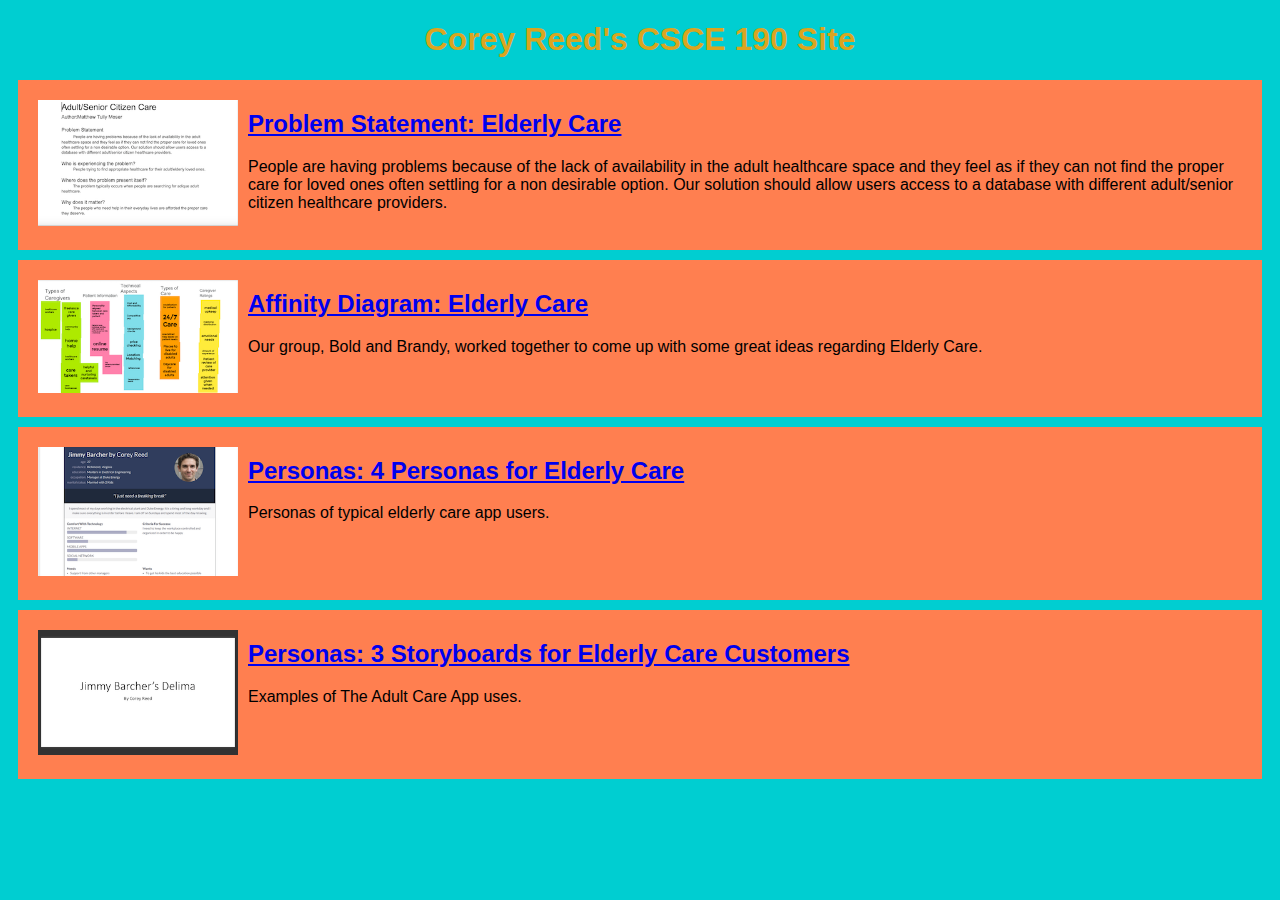
==== index.html @ 0d84b50b "Add files via upload" ====
<!DOCTYPE html>
<html>
    <head>
        <title>CSCE 190: Corey Reed</title>
        <link rel="stylesheet" href="styles.css">
    </head>
    <body>
        <h1>Corey Reed's CSCE 190 Site</h1>
        <!-- problem statement -->
        <section class="assignment">
            <a href="files/Problem Statement.pdf"><img src="Images/Problemstatement.png"></a>
            <section class="ass-details">
                <a href="files/Problem Statement.pdf"><h2>Problem Statement:  Elderly Care</h2></a>
                <p>
                    People are having problems because of the lack of availability in the adult healthcare space and they feel as if they can not find the proper care for loved ones often settling for a non desirable option. Our solution should allow users access to a database with different adult/senior citizen healthcare providers.
                </p>
            </section>
        </section>
        <!-- affinity diagram -->
        <section class="assignment">
            <a href="files/affinitydiagram.pdf"><img src="Images/affinitydiagram.png"></a>
            <section class="ass-details">
                <a href="files/affinitydiagram.pdf"><h2>Affinity Diagram:  Elderly Care</h2></a>
                <p>
                    Our group, Bold and Brandy, worked together to come up with some great ideas regarding Elderly Care.
                </p>
            </section>
        </section>
        <!-- Personas Assignment  -->
        <section class="assignment">
            <a href="files/Personas1-combined.pdf"><img src="Images/Personas.png"></a>
            <section class="ass-details">
                <a href="files/Personas1-combined.pdf"><h2>Personas:  4 Personas for Elderly Care</h2></a>
                <p>
                    Personas of typical elderly care app users.
                </p>
            </section>
        </section>
        <!-- Storyboard Assignment  -->
        <section class="assignment">
            <a href="files/combinepdf.pdf"><img src="Images/Storyboard ss.png"></a>
            <section class="ass-details">
                <a href="files/combinepdf.pdf"><h2>Personas:  3 Storyboards for Elderly Care Customers</h2></a>
                <p>
                    Examples of The Adult Care App uses.
                </p>
            </section>
        </section>
    </body>
</html>
---- styles.css ----
body{
    background:darkturquoise;
    font-family: Arial, Helvetica, sans-serif;
}

.assignment{
    display:flex;
    padding:10px;
    margin: 10px;
    background-color: coral;
}
.assignment img{
    width: 200px;
    padding: 10px;
}

h1{
    color: goldenrod;
    text-align: center;

}
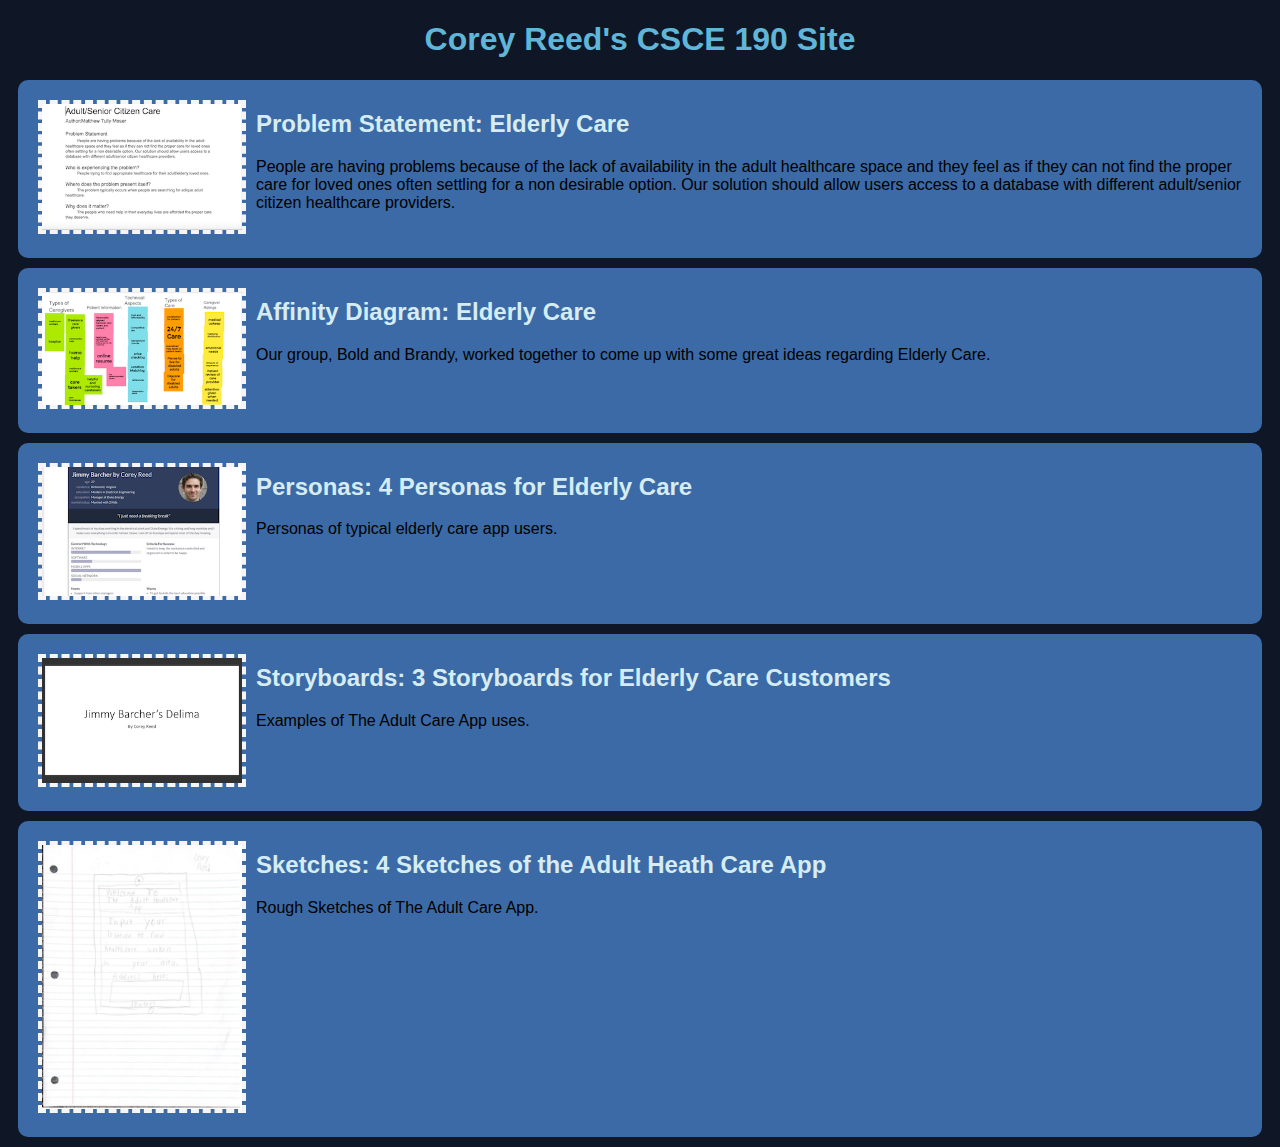
==== commit bb6473a3: "Add files via upload" ====
--- a/index.html
+++ b/index.html
@@ -40,11 +40,21 @@
         <section class="assignment">
             <a href="files/combinepdf.pdf"><img src="Images/Storyboard ss.png"></a>
             <section class="ass-details">
-                <a href="files/combinepdf.pdf"><h2>Personas:  3 Storyboards for Elderly Care Customers</h2></a>
+                <a href="files/combinepdf.pdf"><h2>Storyboards:  3 Storyboards for Elderly Care Customers</h2></a>
                 <p>
                     Examples of The Adult Care App uses.
                 </p>
             </section>
         </section>
+        <!-- Sketches Assignment  -->
+        <section class="assignment">
+            <a href="files/Sketches Bold and Brandy .pdf"><img src="Images/SketchesPicture.png"></a>
+            <section class="ass-details">
+                <a href="files/Sketches Bold and Brandy .pdf"><h2>Sketches: 4 Sketches of the Adult Heath Care App</h2></a>
+                <p>
+                    Rough Sketches of The Adult Care App.
+                </p>
+            </section>
+        </section>
     </body>
 </html>
--- a/styles.css
+++ b/styles.css
@@ -1,5 +1,5 @@
 body{
-    background:darkturquoise;
+    background:#0F1726;
     font-family: Arial, Helvetica, sans-serif;
 }
 
@@ -7,15 +7,30 @@
     display:flex;
     padding:10px;
     margin: 10px;
-    background-color: coral;
+    background-color:#3C6AA6;
+    border-radius: 10px;
 }
 .assignment img{
     width: 200px;
-    padding: 10px;
+    margin: 10px;
+    border: 4px dashed whitesmoke;
+}
+.assignment img:hover{
+    border: 4px dashed #7FFF00;
 }
 
 h1{
-    color: goldenrod;
+    color: #5FB6D9;
     text-align: center;
 
+}
+h1:hover{
+    color: #7FFF00;
+}
+a {
+    text-decoration:none;
+    color:#D5EDF2;
+}
+a :hover{
+    color: #7FFF00;
 }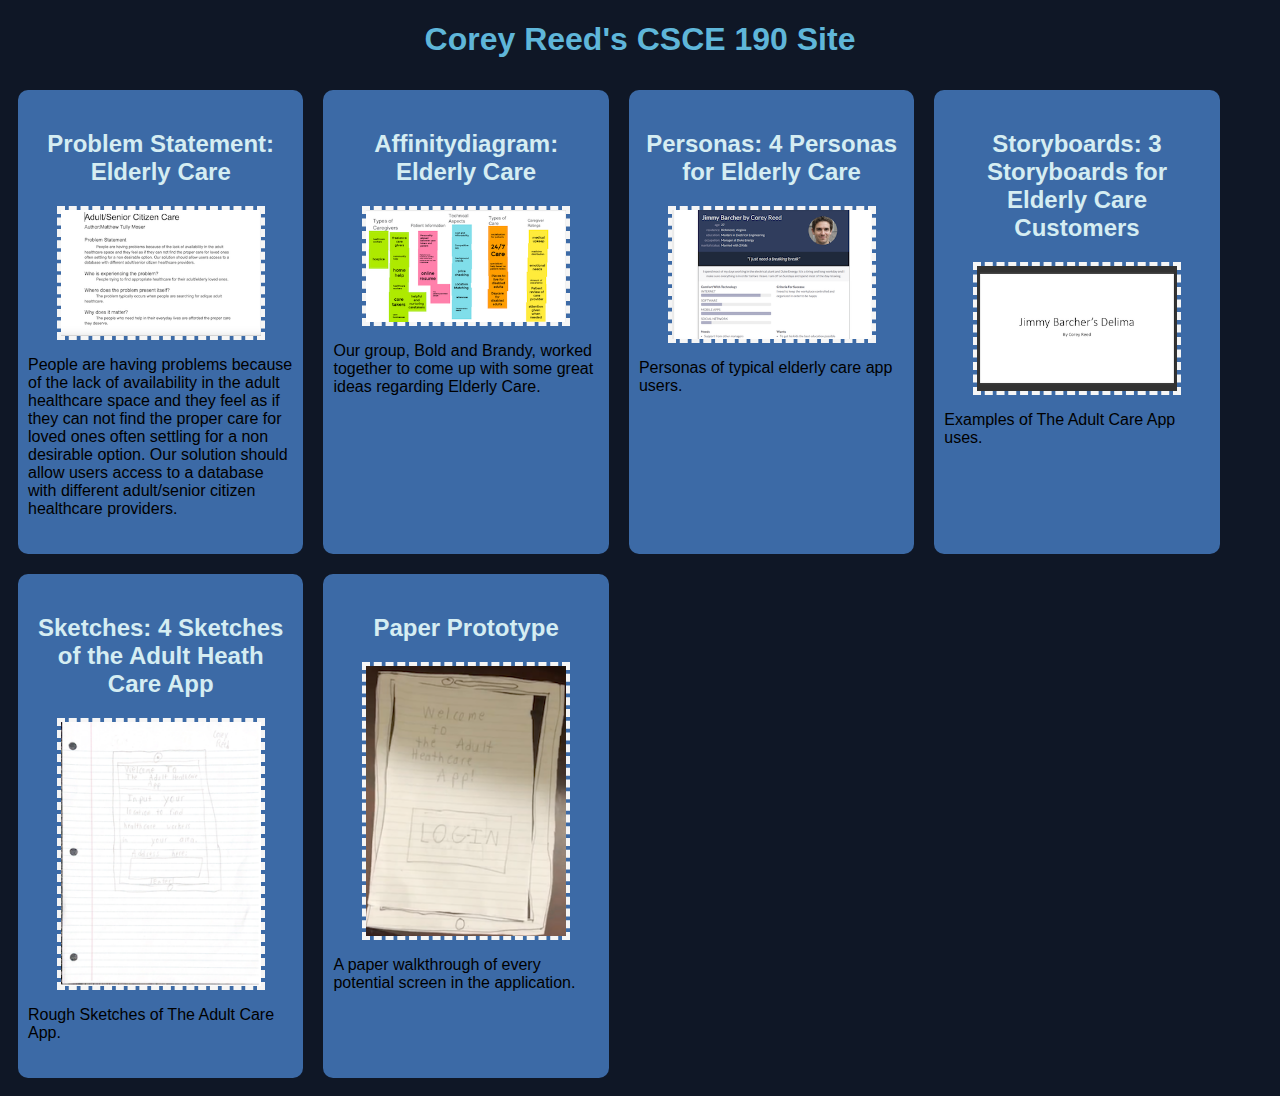
==== commit 72257687: "Add files via upload" ====
--- a/index.html
+++ b/index.html
@@ -6,55 +6,88 @@
     </head>
     <body>
         <h1>Corey Reed's CSCE 190 Site</h1>
-        <!-- problem statement -->
-        <section class="assignment">
-            <a href="files/Problem Statement.pdf"><img src="Images/Problemstatement.png"></a>
-            <section class="ass-details">
-                <a href="files/Problem Statement.pdf"><h2>Problem Statement:  Elderly Care</h2></a>
+
+        <div class = "assignments">
+            <!-- problem statement -->
+            <section class="assignment">
+                <a href="files/Problem Statement.pdf">
+                    <h2>Problem Statement:  Elderly Care</h2>
+                </a>
+                <a href="files/Problem Statement.pdf">
+                    <img src="Images/Problemstatement.png">
+                </a>
                 <p>
                     People are having problems because of the lack of availability in the adult healthcare space and they feel as if they can not find the proper care for loved ones often settling for a non desirable option. Our solution should allow users access to a database with different adult/senior citizen healthcare providers.
                 </p>
             </section>
-        </section>
-        <!-- affinity diagram -->
-        <section class="assignment">
-            <a href="files/affinitydiagram.pdf"><img src="Images/affinitydiagram.png"></a>
-            <section class="ass-details">
-                <a href="files/affinitydiagram.pdf"><h2>Affinity Diagram:  Elderly Care</h2></a>
-                <p>
-                    Our group, Bold and Brandy, worked together to come up with some great ideas regarding Elderly Care.
-                </p>
+            <!-- affinity diagram -->
+            <section class="assignment">
+                <a href = "files/affinitydiagram.pdf">
+                    <h2>
+                        Affinitydiagram: Elderly Care 
+                    </h2>
+                </a>
+                <a href="files/affinitydiagram.pdf">
+                    <img src="Images/affinitydiagram.png">
+                </a>
+                
+                    <p>
+                        Our group, Bold and Brandy, worked together to come up with some great ideas regarding Elderly Care.
+                    </p>
+                    
+                
             </section>
-        </section>
-        <!-- Personas Assignment  -->
-        <section class="assignment">
-            <a href="files/Personas1-combined.pdf"><img src="Images/Personas.png"></a>
-            <section class="ass-details">
-                <a href="files/Personas1-combined.pdf"><h2>Personas:  4 Personas for Elderly Care</h2></a>
+            <!-- Personas Assignment  -->
+            <section class="assignment">
+                <a href="files/Personas1-combined.pdf">
+                    <h2>Personas:  4 Personas for Elderly Care</h2>
+                </a>
+                <a href="files/Personas1-combined.pdf">
+                    <img src="Images/Personas.png">
+                </a>
                 <p>
                     Personas of typical elderly care app users.
                 </p>
+    
             </section>
-        </section>
-        <!-- Storyboard Assignment  -->
-        <section class="assignment">
-            <a href="files/combinepdf.pdf"><img src="Images/Storyboard ss.png"></a>
-            <section class="ass-details">
-                <a href="files/combinepdf.pdf"><h2>Storyboards:  3 Storyboards for Elderly Care Customers</h2></a>
+            <!-- Storyboard Assignment  -->
+            <section class="assignment">
+                <a href="files/combinepdf.pdf">
+                    <h2>
+                        Storyboards:  3 Storyboards for Elderly Care Customers
+                    </h2>
+                </a>
+                <a href="files/combinepdf.pdf">
+                    <img src="Images/Storyboard ss.png">
+                </a>
                 <p>
                     Examples of The Adult Care App uses.
                 </p>
             </section>
-        </section>
-        <!-- Sketches Assignment  -->
-        <section class="assignment">
-            <a href="files/Sketches Bold and Brandy .pdf"><img src="Images/SketchesPicture.png"></a>
-            <section class="ass-details">
-                <a href="files/Sketches Bold and Brandy .pdf"><h2>Sketches: 4 Sketches of the Adult Heath Care App</h2></a>
+            <!-- Sketches Assignment  -->
+            <section class="assignment">
+                <a href="files/Sketches Bold and Brandy .pdf">
+                    <h2>Sketches: 4 Sketches of the Adult Heath Care App</h2>
+                </a>
+                <a href="files/Sketches Bold and Brandy .pdf">
+                    <img src="Images/SketchesPicture.png">
+                </a>
                 <p>
                     Rough Sketches of The Adult Care App.
                 </p>
             </section>
-        </section>
+            <!-- Prototype Assignment  -->
+            <section class="assignment">
+                <a href="https://www.youtube.com/watch?v=R-hKDKYUw58">
+                    <h2>Paper Prototype</h2>
+                </a>
+                <a href="https://www.youtube.com/watch?v=R-hKDKYUw58">
+                    <img src="Images/Paper Protoype.png">
+                </a>
+                <p>
+                    A paper walkthrough of every potential screen in the application.
+                </p>
+            </section>
+        </div>
     </body>
 </html>
--- a/styles.css
+++ b/styles.css
@@ -3,9 +3,14 @@
     font-family: Arial, Helvetica, sans-serif;
 }
 
+.assignments{
+    display:flex;
+    flex-wrap:wrap;
+}
+
 .assignment{
-    display:flex;
-    padding:10px;
+    width:21%;
+    padding:20px 10px;
     margin: 10px;
     background-color:#3C6AA6;
     border-radius: 10px;
@@ -14,6 +19,8 @@
     width: 200px;
     margin: 10px;
     border: 4px dashed whitesmoke;
+    display:block;
+    margin:auto;
 }
 .assignment img:hover{
     border: 4px dashed #7FFF00;
@@ -27,6 +34,9 @@
 h1:hover{
     color: #7FFF00;
 }
+h2{
+    text-align:center;
+}
 a {
     text-decoration:none;
     color:#D5EDF2;
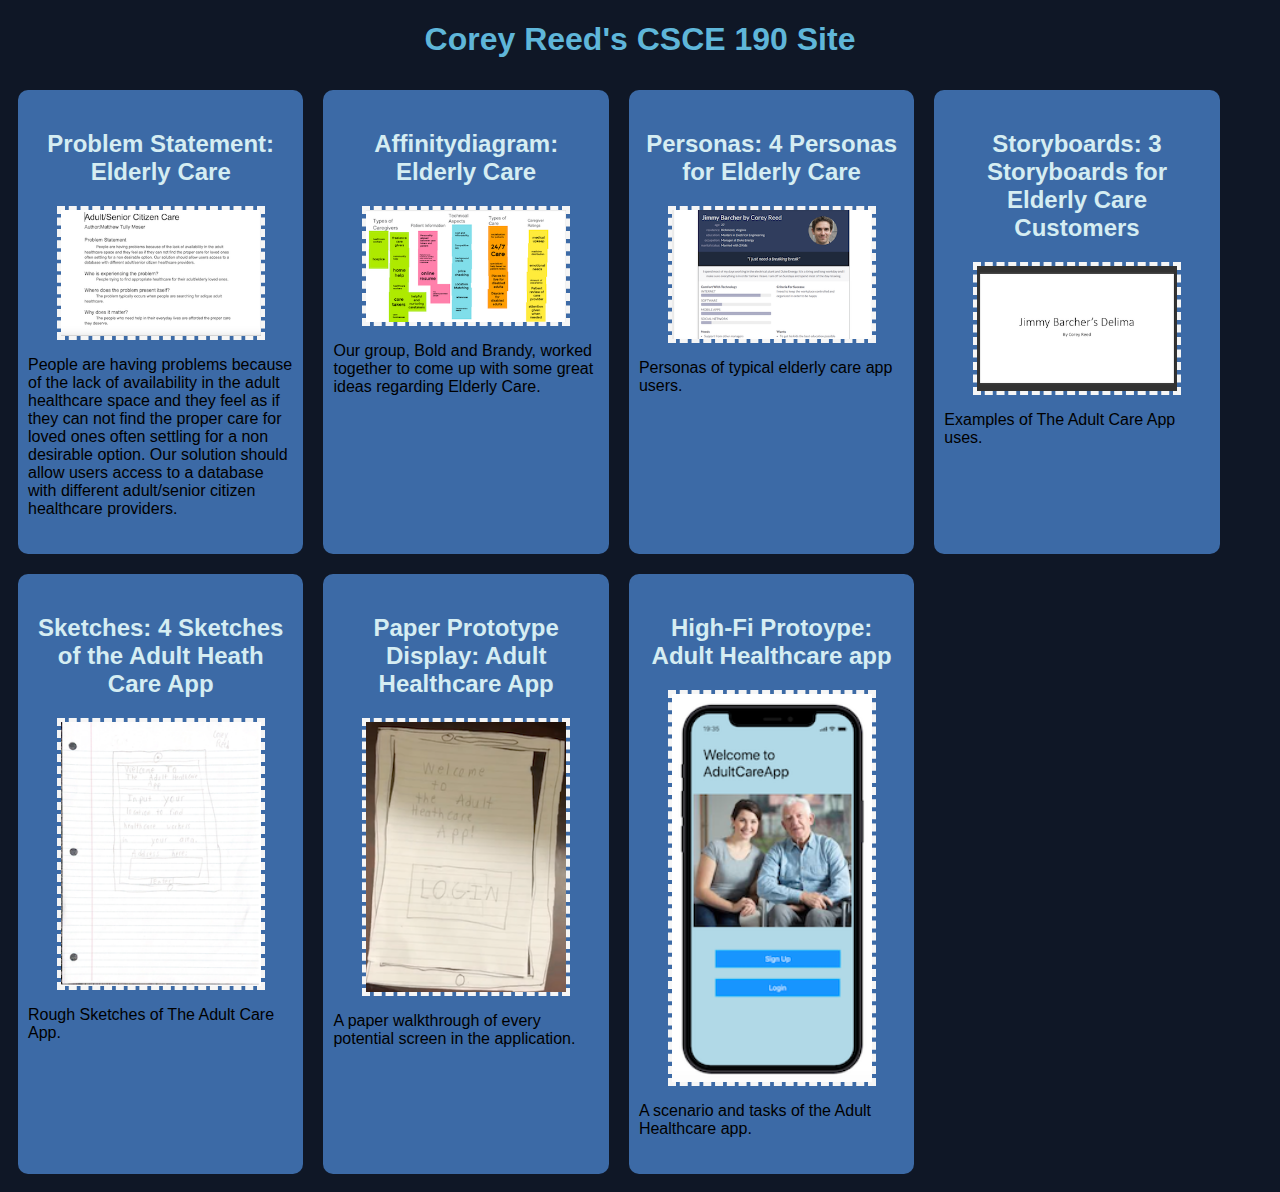
==== commit 29a8ed72: "Add files via upload" ====
--- a/index.html
+++ b/index.html
@@ -79,7 +79,7 @@
             <!-- Prototype Assignment  -->
             <section class="assignment">
                 <a href="https://www.youtube.com/watch?v=R-hKDKYUw58">
-                    <h2>Paper Prototype</h2>
+                    <h2>Paper Prototype Display: Adult Healthcare App</h2>
                 </a>
                 <a href="https://www.youtube.com/watch?v=R-hKDKYUw58">
                     <img src="Images/Paper Protoype.png">
@@ -88,6 +88,19 @@
                     A paper walkthrough of every potential screen in the application.
                 </p>
             </section>
+
+             <!-- High-Fi Prototype Assignment  -->
+             <section class="assignment">
+                <a href="files/High-Fi Prototype/src/index.html">
+                    <h2>High-Fi Protoype: Adult Healthcare app</h2>
+                </a>
+                <a href="files/High-Fi Prototype/src/index.html">
+                    <img src="Images/High-Fi Prototype.png">
+                </a>
+                <p>
+                    A scenario and tasks of the Adult Healthcare app.
+                </p>
+            </section>
         </div>
     </body>
 </html>
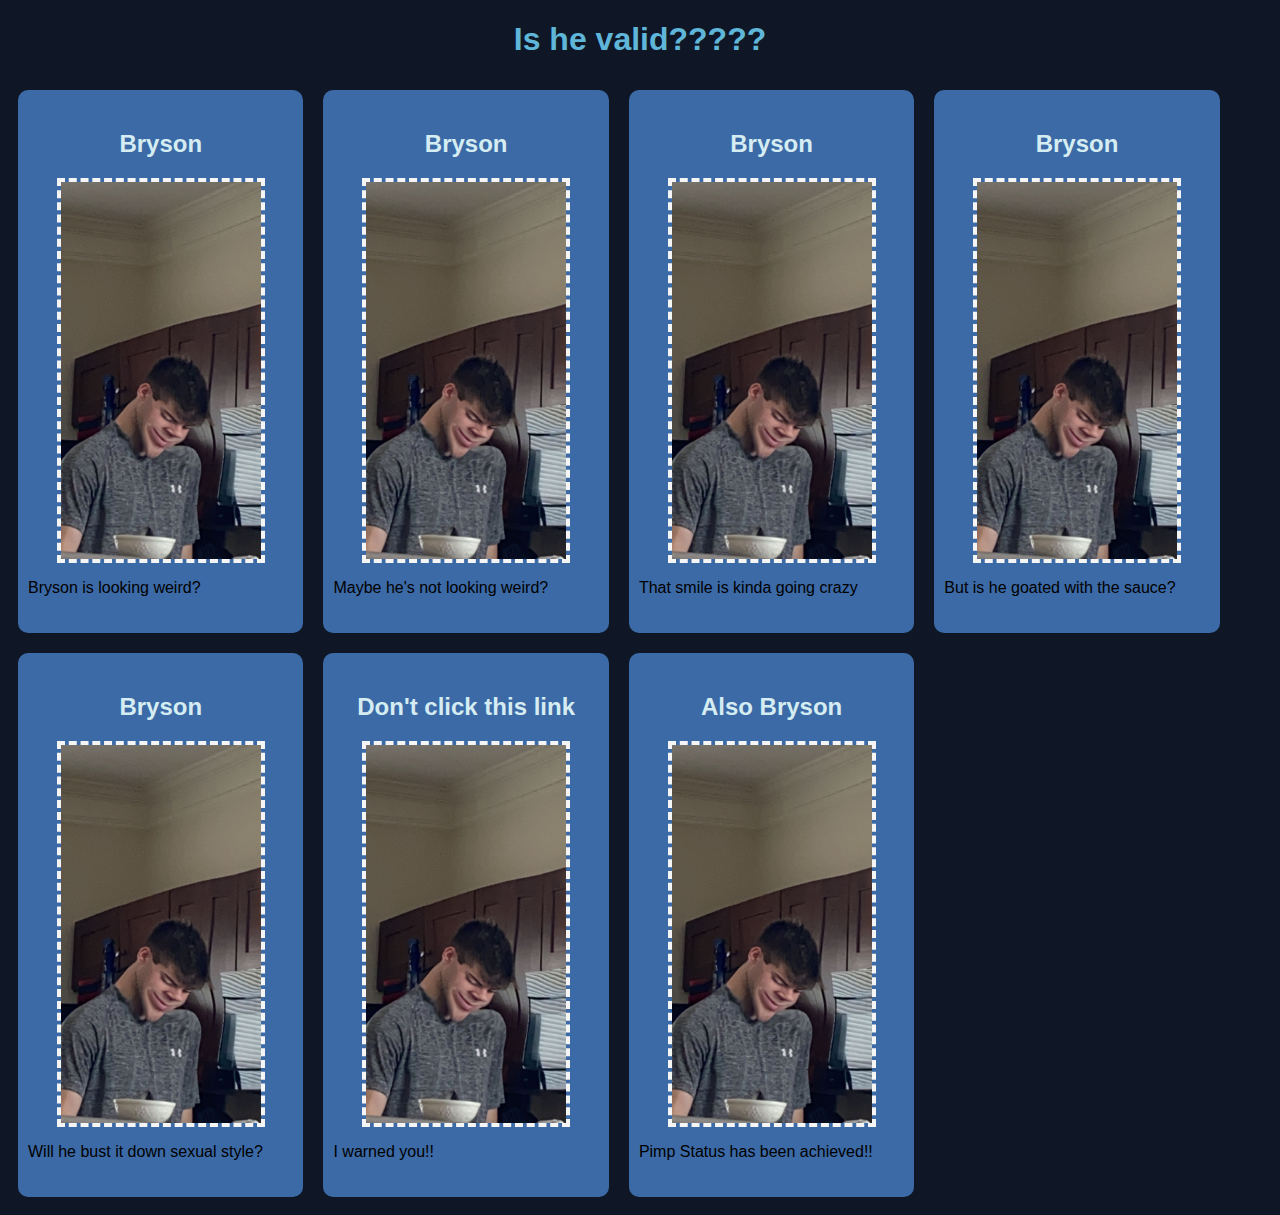
==== commit 6524a37d: "Add files via upload" ====
--- a/index.html
+++ b/index.html
@@ -5,34 +5,34 @@
         <link rel="stylesheet" href="styles.css">
     </head>
     <body>
-        <h1>Corey Reed's CSCE 190 Site</h1>
+        <h1>Is he valid?????</h1>
 
         <div class = "assignments">
             <!-- problem statement -->
             <section class="assignment">
                 <a href="files/Problem Statement.pdf">
-                    <h2>Problem Statement:  Elderly Care</h2>
+                    <h2>Bryson</h2>
                 </a>
                 <a href="files/Problem Statement.pdf">
-                    <img src="Images/Problemstatement.png">
+                    <img src="Images/IMG_0747.jpeg">
                 </a>
                 <p>
-                    People are having problems because of the lack of availability in the adult healthcare space and they feel as if they can not find the proper care for loved ones often settling for a non desirable option. Our solution should allow users access to a database with different adult/senior citizen healthcare providers.
+                    Bryson is looking weird?
                 </p>
             </section>
             <!-- affinity diagram -->
             <section class="assignment">
                 <a href = "files/affinitydiagram.pdf">
                     <h2>
-                        Affinitydiagram: Elderly Care 
+                        Bryson
                     </h2>
                 </a>
                 <a href="files/affinitydiagram.pdf">
-                    <img src="Images/affinitydiagram.png">
+                    <img src="Images/IMG_0747.jpeg">
                 </a>
                 
                     <p>
-                        Our group, Bold and Brandy, worked together to come up with some great ideas regarding Elderly Care.
+                        Maybe he's not looking weird?
                     </p>
                     
                 
@@ -40,13 +40,15 @@
             <!-- Personas Assignment  -->
             <section class="assignment">
                 <a href="files/Personas1-combined.pdf">
-                    <h2>Personas:  4 Personas for Elderly Care</h2>
+                    <h2>
+                        Bryson
+                    </h2>
                 </a>
                 <a href="files/Personas1-combined.pdf">
-                    <img src="Images/Personas.png">
+                    <img src="Images/IMG_0747.jpeg">
                 </a>
                 <p>
-                    Personas of typical elderly care app users.
+                    That smile is kinda going crazy 
                 </p>
     
             </section>
@@ -54,51 +56,51 @@
             <section class="assignment">
                 <a href="files/combinepdf.pdf">
                     <h2>
-                        Storyboards:  3 Storyboards for Elderly Care Customers
+                        Bryson
                     </h2>
                 </a>
                 <a href="files/combinepdf.pdf">
-                    <img src="Images/Storyboard ss.png">
+                    <img src="Images/IMG_0747.jpeg">
                 </a>
                 <p>
-                    Examples of The Adult Care App uses.
+                    But is he goated with the sauce?
                 </p>
             </section>
             <!-- Sketches Assignment  -->
             <section class="assignment">
                 <a href="files/Sketches Bold and Brandy .pdf">
-                    <h2>Sketches: 4 Sketches of the Adult Heath Care App</h2>
+                    <h2>Bryson</h2>
                 </a>
                 <a href="files/Sketches Bold and Brandy .pdf">
-                    <img src="Images/SketchesPicture.png">
+                    <img src="Images/IMG_0747.jpeg">
                 </a>
                 <p>
-                    Rough Sketches of The Adult Care App.
+                    Will he bust it down sexual style?
                 </p>
             </section>
             <!-- Prototype Assignment  -->
             <section class="assignment">
-                <a href="https://www.youtube.com/watch?v=R-hKDKYUw58">
-                    <h2>Paper Prototype Display: Adult Healthcare App</h2>
+                <a href="https://www.youtube.com/watch?v=CelgqNnv0wU">
+                    <h2>Don't click this link</h2>
                 </a>
-                <a href="https://www.youtube.com/watch?v=R-hKDKYUw58">
-                    <img src="Images/Paper Protoype.png">
+                <a href="https://www.youtube.com/watch?v=CelgqNnv0wU">
+                    <img src="Images/IMG_0747.jpeg">
                 </a>
                 <p>
-                    A paper walkthrough of every potential screen in the application.
+                    I warned you!!
                 </p>
             </section>
 
              <!-- High-Fi Prototype Assignment  -->
              <section class="assignment">
-                <a href="files/High-Fi Prototype/src/index.html">
-                    <h2>High-Fi Protoype: Adult Healthcare app</h2>
+                <a href="Images/IMG_0732.jpeg">
+                    <h2>Also Bryson</h2>
                 </a>
-                <a href="files/High-Fi Prototype/src/index.html">
-                    <img src="Images/High-Fi Prototype.png">
+                <a href="Images/IMG_0732.jpeg">
+                    <img src="Images/IMG_0747.jpeg">
                 </a>
                 <p>
-                    A scenario and tasks of the Adult Healthcare app.
+                    Pimp Status has been achieved!!
                 </p>
             </section>
         </div>
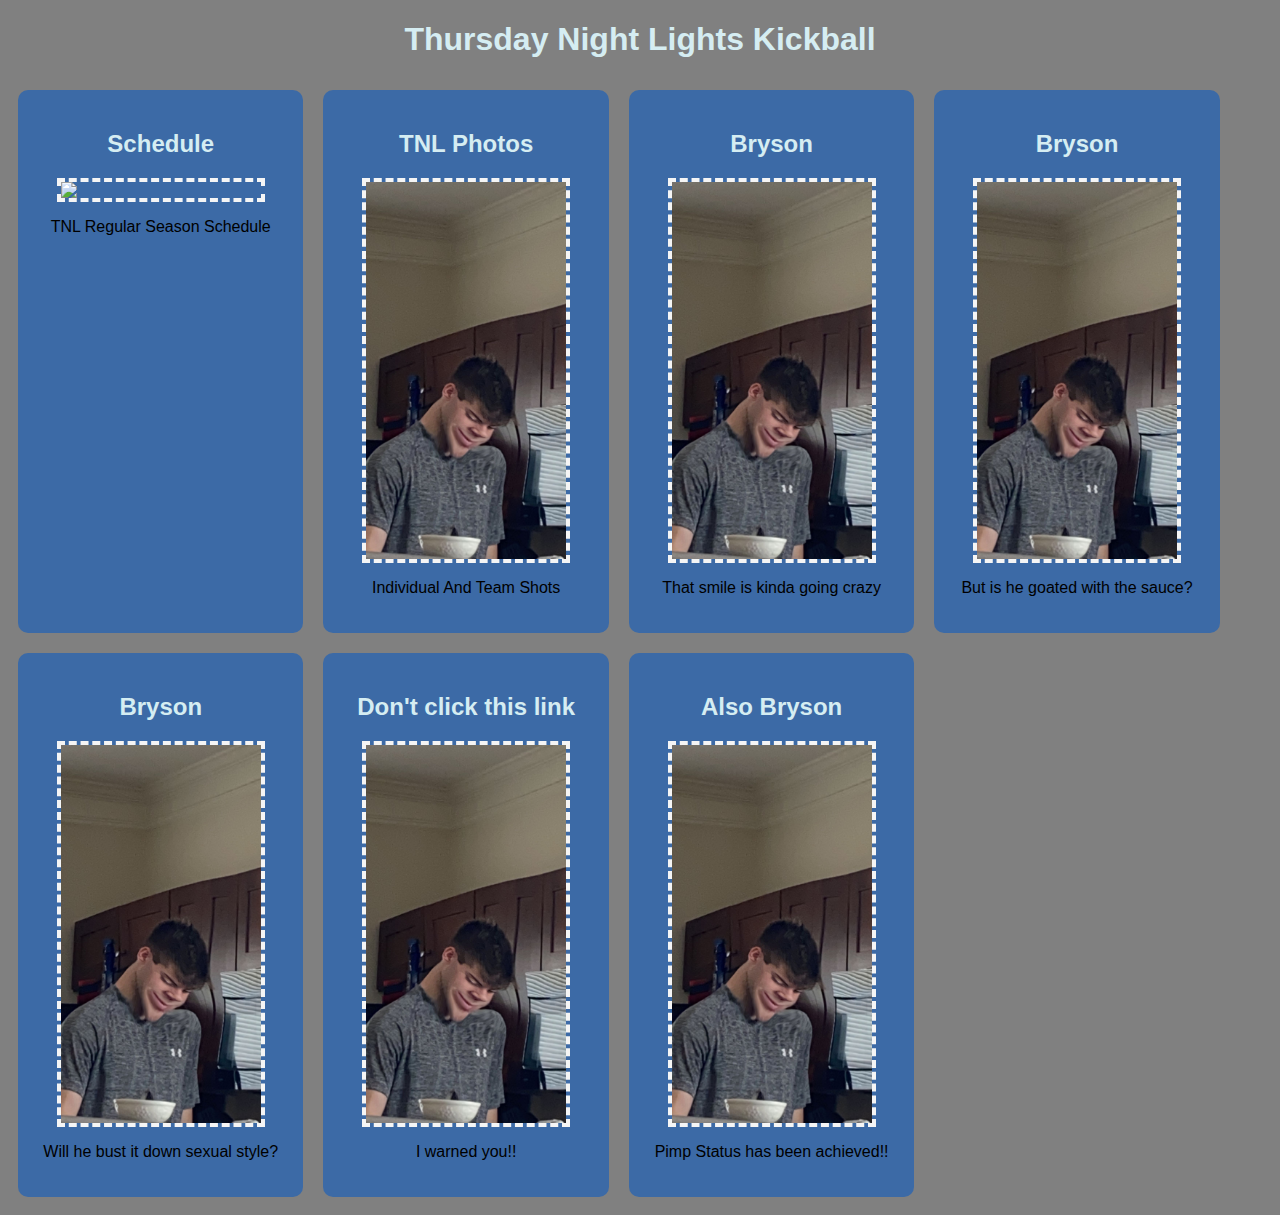
==== commit a92e6a16: "Add files via upload" ====
--- a/index.html
+++ b/index.html
@@ -1,50 +1,48 @@
 <!DOCTYPE html>
 <html>
     <head>
-        <title>CSCE 190: Corey Reed</title>
+        <title>TNL Kickball</title>
         <link rel="stylesheet" href="styles.css">
     </head>
     <body>
-        <h1>Is he valid?????</h1>
+        <h1>Thursday Night Lights Kickball</h1>
 
         <div class = "assignments">
-            <!-- problem statement -->
+            <!-- Schedule For Season -->
             <section class="assignment">
-                <a href="files/Problem Statement.pdf">
-                    <h2>Bryson</h2>
+                <a href="Images/Screenshot.png">
+                    <h2>Schedule</h2>
                 </a>
-                <a href="files/Problem Statement.pdf">
+                <a href="Images/Screenshot.png">
+                    <img src="Images/ResizedSS.png">
+                </a>
+                <p>
+                    TNL Regular Season Schedule
+                </p>
+            </section>
+            <!-- Photo Album -->
+            <section class="assignment">
+                <a href = "Images/IMG_0747.jpeg">
+                    <h2>
+                        TNL Photos
+                    </h2>
+                </a>
+                <a href="Images/IMG_0747.jpeg">
                     <img src="Images/IMG_0747.jpeg">
                 </a>
-                <p>
-                    Bryson is looking weird?
-                </p>
+                
+                    <p>
+                        Individual And Team Shots
+                    </p>
             </section>
-            <!-- affinity diagram -->
+            <!-- Personas Assignment  -->
             <section class="assignment">
-                <a href = "files/affinitydiagram.pdf">
+                <a href="Images/IMG_0747.jpeg">
                     <h2>
                         Bryson
                     </h2>
                 </a>
-                <a href="files/affinitydiagram.pdf">
-                    <img src="Images/IMG_0747.jpeg">
-                </a>
-                
-                    <p>
-                        Maybe he's not looking weird?
-                    </p>
-                    
-                
-            </section>
-            <!-- Personas Assignment  -->
-            <section class="assignment">
-                <a href="files/Personas1-combined.pdf">
-                    <h2>
-                        Bryson
-                    </h2>
-                </a>
-                <a href="files/Personas1-combined.pdf">
+                <a href="Images/IMG_0747.jpeg">
                     <img src="Images/IMG_0747.jpeg">
                 </a>
                 <p>
@@ -54,12 +52,12 @@
             </section>
             <!-- Storyboard Assignment  -->
             <section class="assignment">
-                <a href="files/combinepdf.pdf">
+                <a href="Images/IMG_0747.jpeg">
                     <h2>
                         Bryson
                     </h2>
                 </a>
-                <a href="files/combinepdf.pdf">
+                <a href="Images/IMG_0747.jpeg">
                     <img src="Images/IMG_0747.jpeg">
                 </a>
                 <p>
@@ -68,10 +66,10 @@
             </section>
             <!-- Sketches Assignment  -->
             <section class="assignment">
-                <a href="files/Sketches Bold and Brandy .pdf">
+                <a href="Images/IMG_0747.jpeg">
                     <h2>Bryson</h2>
                 </a>
-                <a href="files/Sketches Bold and Brandy .pdf">
+                <a href="Images/IMG_0747.jpeg">
                     <img src="Images/IMG_0747.jpeg">
                 </a>
                 <p>
--- a/styles.css
+++ b/styles.css
@@ -1,6 +1,7 @@
 body{
-    background:#0F1726;
+    background:#808080;
     font-family: Arial, Helvetica, sans-serif;
+    text-align:center;
 }
 
 .assignments{
@@ -27,7 +28,7 @@
 }
 
 h1{
-    color: #5FB6D9;
+    color: #D5EDF2;
     text-align: center;
 
 }
